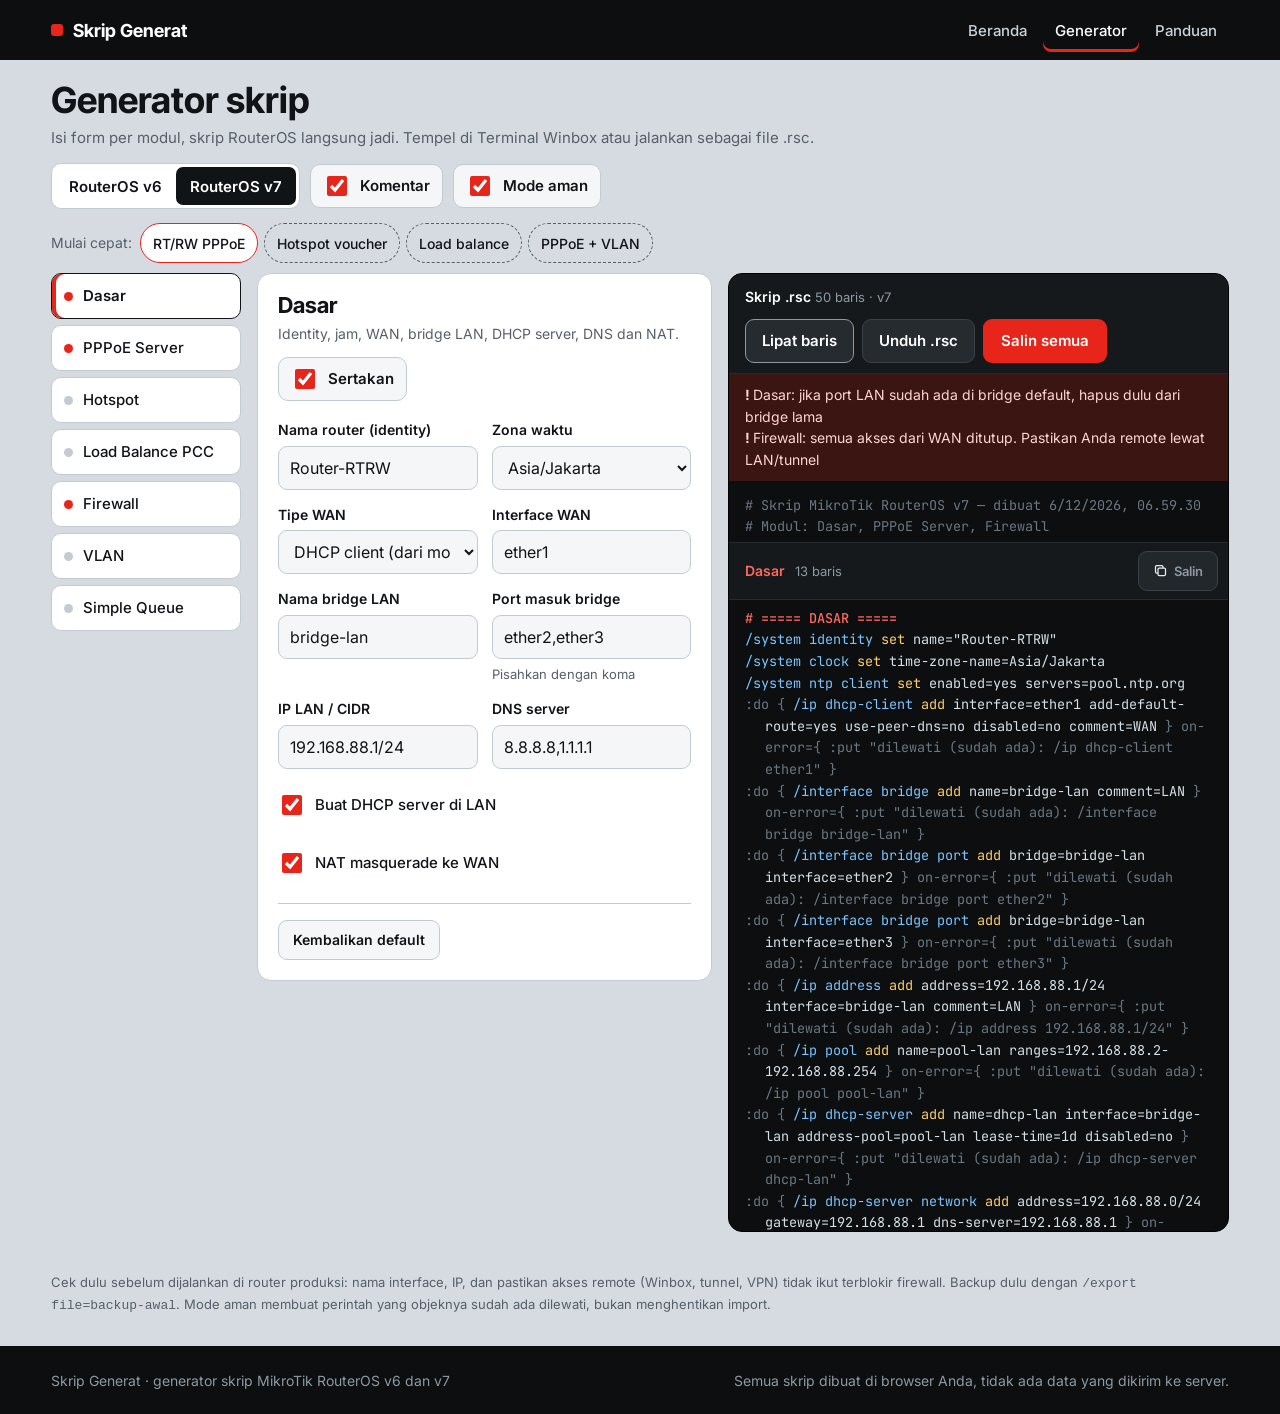
==== generator.html @ 178a588e "Skrip dipecah per modul dengan tombol salin per bagian, opsi lipat baris Co-Authored-By: Claude Opus" ====
<!DOCTYPE html>
<html lang="id">
<head>
<meta charset="utf-8">
<meta name="viewport" content="width=device-width,initial-scale=1">
<title>Generator Skrip MikroTik</title>
<meta name="description" content="Buat skrip RouterOS untuk PPPoE, hotspot, load balance, firewall, VLAN dan queue.">
<link rel="icon" href="data:image/svg+xml,%3Csvg xmlns='http://www.w3.org/2000/svg' viewBox='0 0 16 16'%3E%3Crect width='16' height='16' rx='3' fill='%23e8251a'/%3E%3C/svg%3E">
<link rel="preconnect" href="https://fonts.googleapis.com">
<link href="https://fonts.googleapis.com/css2?family=Inter+Tight:wght@600;700&family=Inter:wght@400;500;600&family=JetBrains+Mono:wght@400;500&display=swap" rel="stylesheet">
<link rel="stylesheet" href="assets/base.css?v=6">
<link rel="stylesheet" href="assets/site.css?v=6">
</head>
<body>
<header class="nav"><div class="in"><a class="brand" href="index.html"><i></i>Skrip Generat</a><nav class="links"><a href="index.html">Beranda</a><a href="generator.html" aria-current="page">Generator</a><a href="panduan.html">Panduan</a></nav></div></header>

<header class="top">
  <div><h1>Generator skrip</h1><p>Isi form per modul, skrip RouterOS langsung jadi. Tempel di Terminal Winbox atau jalankan sebagai file .rsc.</p></div>
  <div class="glob">
    <div class="seg" role="group" aria-label="Versi RouterOS"><button data-ros="6">RouterOS v6</button><button data-ros="7">RouterOS v7</button></div>
    <label class="chk sw"><input type="checkbox" id="cmt"> Komentar</label>
    <label class="chk sw" title="Perintah add dibungkus :do on-error supaya /import tidak berhenti jika objek sudah ada"><input type="checkbox" id="safe"> Mode aman</label>
  </div>
</header>
<div class="presets" id="presets"><span>Mulai cepat:</span><button data-p="pppoe">RT/RW PPPoE</button><button data-p="hotspot">Hotspot voucher</button><button data-p="lb">Load balance</button><button data-p="vlan">PPPoE + VLAN</button></div>
<main>
  <button class="mbar" id="menuBtn" aria-expanded="false" aria-controls="drawer"><svg width="22" height="22" viewBox="0 0 24 24" aria-hidden="true"><path d="M3 6h18M3 12h18M3 18h18" stroke="currentColor" stroke-width="2.2" stroke-linecap="round"/></svg><span>Modul</span><b id="curMod"></b><small id="onCount"></small></button>
  <aside class="drawer" id="drawer" aria-label="Daftar modul">
    <div class="dhead"><b>Pilih modul</b><button class="x" id="closeBtn" aria-label="Tutup menu">&times;</button></div>
    <nav class="tabs" id="tabs" role="tablist" aria-orientation="vertical" aria-label="Modul"></nav>
  </aside>
  <div class="scrim" id="scrim" hidden></div>
  <section class="card" id="form"></section>
  <section class="out" id="hasil" aria-label="Hasil skrip">
    <div class="obar"><div><b>Skrip .rsc</b> <span id="meta"></span></div><div class="acts"><button class="btn2" id="wrap" aria-pressed="true">Lipat baris</button><button class="btn2" id="dl">Unduh .rsc</button><button class="copy" id="copy">Salin semua</button></div></div>
    <ul class="warn" id="warn"></ul>
    <div class="code" id="pre"></div>
  </section>
</main>
<a class="fab" id="fab" href="#hasil" hidden>Lihat skrip&nbsp;·&nbsp;<span id="fabn"></span></a>
<p class="note">Cek dulu sebelum dijalankan di router produksi: nama interface, IP, dan pastikan akses remote (Winbox, tunnel, VPN) tidak ikut terblokir firewall. Backup dulu dengan <code>/export file=backup-awal</code>. Mode aman membuat perintah yang objeknya sudah ada dilewati, bukan menghentikan import.</p>
<footer class="foot"><div class="in"><span>Skrip Generat · generator skrip MikroTik RouterOS v6 dan v7</span><span>Semua skrip dibuat di browser Anda, tidak ada data yang dikirim ke server.</span></div></footer>
<script src="assets/app.js?v=6"></script>
</body>
</html>
---- assets/base.css ----
/* VOICE: alat kerja teknisi, tegas dan rapi
   IDEA: panel kontrol router — modul di kiri, terminal skrip di kanan
   PICTURE: terminal gelap berisi skrip RouterOS yang hidup mengikuti form
   COLOUR and TYPE: panel baja, hitam, putih, merah alarm; Inter Tight + Inter + JetBrains Mono
   LAYOUT: tab modul berjajar, form | terminal sticky; ponsel: tab, form, terminal */
:root{color-scheme:light dark;--bg:light-dark(#d5dbe0,#16191c);--panel:light-dark(#fff,#1f2327);--ink:light-dark(#111417,#eef1f3);--mut:light-dark(#56606a,#9aa5ae);--line:light-dark(#c3cbd2,#2f353b);--red:#e8251a;--term:#0c0e10;--tink:#d6e0e7;--field:light-dark(#f4f6f8,#171a1d)}
:root[data-theme=light]{color-scheme:light}:root[data-theme=dark]{color-scheme:dark}
*{box-sizing:border-box;min-width:0}
body{margin:0;background:var(--bg);color:var(--ink);font:16px/1.55 Inter,system-ui,sans-serif;overflow-x:clip}
h1,h2{font-family:"Inter Tight",Inter,sans-serif;line-height:1.05;margin:0;text-wrap:balance}
h1{font-size:clamp(26px,4vw,36px)}h2{font-size:22px}
.top{padding:22px max(4vw,16px) 14px;display:flex;flex-wrap:wrap;gap:14px 28px;align-items:end;justify-content:space-between;max-width:1400px;margin:auto}
.top p{margin:6px 0 0;color:var(--mut);font-size:15px}
.glob{display:flex;flex-wrap:wrap;gap:10px;align-items:center}
.seg{display:inline-flex;background:var(--panel);border:1px solid var(--line);border-radius:10px;padding:3px}
.seg button{border:0;background:none;color:var(--ink);font:600 15px Inter;padding:0 14px;min-height:38px;border-radius:7px;cursor:pointer}
.seg button[aria-pressed=true]{background:var(--ink);color:var(--panel)}
.drawer{position:sticky;top:12px}.dhead,.mbar,.scrim{display:none}
.tabs{display:flex;flex-direction:column;gap:6px}
.tabs button{display:flex;gap:10px;align-items:center;width:100%;text-align:left;border:1px solid var(--line);background:var(--panel);color:var(--ink);font:500 15px/1.25 Inter;padding:8px 12px;min-height:46px;border-radius:10px;cursor:pointer}
.tabs button:hover{border-color:var(--mut)}
.tabs button[aria-selected=true]{border-color:var(--ink);box-shadow:inset 4px 0 0 var(--red);font-weight:600}
.dot{flex:none;width:9px;height:9px;border-radius:50%;background:var(--line)}.dot.on{background:var(--red)}
main{display:grid;grid-template-columns:190px minmax(0,1fr) minmax(0,1.1fr);gap:16px;padding:0 max(4vw,16px) 40px;max-width:1400px;margin:auto;align-items:start}
.card{background:var(--panel);border:1px solid var(--line);border-radius:14px;padding:20px}
.mhead{display:flex;gap:12px;justify-content:space-between;align-items:start;flex-wrap:wrap}
.mhead p{margin:6px 0 0;color:var(--mut);font-size:14px;max-width:60ch}
.grid{display:grid;grid-template-columns:repeat(2,minmax(0,1fr));gap:14px;margin-top:18px}
.f{display:flex;flex-direction:column;gap:5px}.f.w{grid-column:1/-1}
label,.lab{font-size:14px;font-weight:600}
.hint{font-size:13px;color:var(--mut)}
input[type=text],input[type=number],select,textarea{font:16px Inter;color:var(--ink);background:var(--field);border:1px solid var(--line);border-radius:9px;padding:9px 11px;min-height:44px;width:100%}
textarea{font:14px/1.5 "JetBrains Mono",monospace;min-height:96px;resize:vertical}
input:focus-visible,select:focus-visible,textarea:focus-visible,button:focus-visible{outline:2px solid var(--red);outline-offset:2px}
.chk{display:flex;gap:10px;align-items:center;min-height:44px;cursor:pointer;font-size:15px;font-weight:500}
.chk input{width:20px;height:20px;accent-color:var(--red)}
.sw{font-weight:600;border:1px solid var(--line);border-radius:10px;padding:0 12px;background:var(--field)}
.btn{border:1px solid var(--line);background:var(--field);color:var(--ink);font:600 14px Inter;min-height:40px;padding:0 14px;border-radius:9px;cursor:pointer}
.out{position:sticky;top:12px;background:var(--term);color:var(--tink);border-radius:14px;overflow:hidden;border:1px solid #000}
.obar{display:flex;gap:10px;align-items:center;justify-content:space-between;padding:10px 12px 10px 16px;background:#16191c;border-bottom:1px solid #262b30;flex-wrap:wrap}
.obar b{font:600 14px Inter;color:#fff}.obar span{font-size:13px;color:#8d99a3}
.copy{background:var(--red);color:#fff;border:0;font:600 15px Inter;min-height:44px;padding:0 18px;border-radius:9px;cursor:pointer}
pre{margin:0;padding:16px;font:13.5px/1.6 "JetBrains Mono",monospace;max-height:calc(100vh - 150px);overflow:auto;white-space:pre}
pre .c{color:#6b7782}pre .h{color:#ff6a5f;font-weight:500}pre .p{color:#7cc4ff}pre .v{color:#ffcf6b}
.warn{margin:0;padding:10px 16px;background:#3a1512;color:#ffd5d1;font-size:14px;list-style:none}
.warn:empty{display:none}.warn li::before{content:"! ";font-weight:700}
.presets{display:flex;gap:6px;align-items:center;overflow-x:auto;padding:0 max(4vw,16px) 10px;max-width:1400px;margin:auto}
.presets span{flex:none;font-size:14px;color:var(--mut);margin-right:2px}
.presets button{flex:none;border:1px dashed var(--mut);background:none;color:var(--ink);font:500 14px Inter;min-height:40px;padding:0 12px;border-radius:999px;cursor:pointer}
.presets button[aria-pressed=true]{border-style:solid;border-color:var(--red);background:var(--panel)}
.tools{display:flex;flex-wrap:wrap;gap:8px;margin-top:18px;padding-top:16px;border-top:1px solid var(--line)}
.fab{display:none}
@media(max-width:900px){.fab:not([hidden]){display:flex;position:fixed;right:16px;bottom:calc(16px + env(safe-area-inset-bottom));z-index:5;align-items:center;min-height:48px;padding:0 18px;border-radius:999px;background:var(--red);color:#fff;font:600 15px Inter;text-decoration:none;box-shadow:0 10px 24px -8px #000a}.out{scroll-margin-top:8px}}
.note{font-size:13px;color:var(--mut);padding:0 max(4vw,16px) 30px;max-width:1400px;margin:auto}
@media(max-width:1100px){main{grid-template-columns:170px minmax(0,1fr)}.out{grid-column:1/-1;position:static}pre{max-height:70vh}}
@media(max-width:900px){
main{grid-template-columns:minmax(0,1fr);gap:12px}
.mbar{display:flex;align-items:center;gap:10px;position:sticky;top:8px;z-index:6;width:100%;min-height:52px;padding:0 14px;border:1px solid var(--ink);border-radius:12px;background:var(--ink);color:var(--panel);font:500 15px Inter;cursor:pointer;text-align:left;box-shadow:0 8px 20px -12px #000a}
.mbar span{opacity:.7}.mbar b{font-weight:700;flex:1}.mbar small{font-size:13px;opacity:.75;white-space:nowrap}
.drawer{position:fixed;inset:0 auto 0 0;z-index:30;width:min(290px,84vw);background:var(--bg);padding:14px 12px calc(14px + env(safe-area-inset-bottom));overflow-y:auto;transform:translateX(-105%);transition:transform .25s ease;box-shadow:12px 0 32px -12px #000a;visibility:hidden}
.drawer.open{transform:none;visibility:visible}
.dhead{display:flex;align-items:center;justify-content:space-between;margin:0 2px 12px;font:700 18px "Inter Tight",Inter}
.x{width:44px;height:44px;border:1px solid var(--line);border-radius:10px;background:var(--panel);color:var(--ink);font-size:26px;line-height:1;cursor:pointer}
.tabs button{min-height:50px;font-size:16px}
.scrim:not([hidden]){display:block;position:fixed;inset:0;z-index:25;background:#0008}
}
@media(max-width:600px){main{padding-inline:12px}.presets{padding-inline:12px}}
@media(prefers-reduced-motion:reduce){.drawer{transition:none}}
@media(max-width:600px){.grid{grid-template-columns:minmax(0,1fr)}.card{padding:16px}}
@media(max-width:600px){.top{padding-top:16px}.top p{display:none}.glob .sw{padding:0 10px;font-size:14px}}
#form{scroll-margin-top:72px}
.code{max-height:calc(100vh - 150px);overflow:auto}
.code pre{max-height:none;overflow:visible;padding:8px 16px 16px}
.code pre.info{padding-top:14px;padding-bottom:4px}
.ln{display:block;min-height:1.6em}
.code.wrap pre{white-space:pre-wrap}.code.wrap .ln{padding-left:2.5ch;text-indent:-2.5ch;overflow-wrap:anywhere}
.code:not(.wrap) .blk pre{overflow-x:auto}
.sh{position:sticky;top:0;z-index:1;display:flex;justify-content:space-between;align-items:center;gap:10px;padding:8px 10px 8px 16px;background:#16191c;border-block:1px solid #262b30}
.sh div{display:flex;gap:10px;align-items:baseline;flex-wrap:wrap}
.sh b{color:#ff6a5f;font:600 14px Inter}.sh span{color:#8d99a3;font-size:13px}
.cp{flex:none;display:inline-flex;gap:6px;align-items:center;min-height:40px;padding:0 14px;border-radius:9px;border:1px solid #3a4148;background:#22272c;color:#e6edf2;font:600 14px Inter;cursor:pointer}
.cp:hover{border-color:#5a646d}.cp.ok{background:#1d6b38;border-color:#2e9a55}
#wrap[aria-pressed=true]{border-color:#8d99a3}
@media(max-width:1100px){.code{max-height:75vh}}
.out{overflow:clip}
@media(max-width:900px){.code{max-height:none;overflow:visible}.sh{top:68px}.code:not(.wrap) .blk pre{overflow-x:auto}}
@media(max-width:600px){.obar .acts{width:100%;display:grid;grid-template-columns:1fr 1fr 1.25fr}.obar .acts button{padding:0 8px;font-size:14px}}
---- assets/site.css ----
/* Bagian bersama: navigasi, footer, halaman depan, panduan */
.nav{background:#0c0e10;color:#fff}
.nav .in{max-width:1400px;margin:auto;padding:0 max(4vw,16px);display:flex;align-items:center;justify-content:space-between;gap:12px;min-height:60px;flex-wrap:wrap;padding-block:8px}
.brand{display:flex;align-items:center;gap:10px;color:#fff;text-decoration:none;font:700 18px "Inter Tight",Inter,sans-serif}
.brand i{width:12px;height:12px;border-radius:3px;background:var(--red);display:block}
.links{display:flex;gap:4px;flex-wrap:wrap}
.links a{color:#c9d2d9;text-decoration:none;font:500 15px Inter;padding:0 12px;min-height:44px;display:flex;align-items:center;border-radius:8px}
.links a:hover{color:#fff;background:#1c2024}.links a[aria-current=page]{color:#fff;box-shadow:inset 0 -3px 0 var(--red)}
.acts{display:flex;gap:8px;flex-wrap:wrap}
.btn2{background:#262b30;color:#fff;border:1px solid #3a4148;font:600 15px Inter;min-height:44px;padding:0 16px;border-radius:9px;cursor:pointer}
.foot{background:#0c0e10;color:#8d99a3;font-size:14px}
.foot .in{max-width:1400px;margin:auto;padding:24px max(4vw,16px);display:flex;justify-content:space-between;gap:12px;flex-wrap:wrap}
.foot a{color:#c9d2d9}
.wrap{max-width:1240px;margin:auto}
/* halaman depan */
.hero{background:#0c0e10;color:#eef1f3;padding:clamp(36px,6vw,80px) max(4vw,16px) clamp(40px,6vw,88px)}
.hero .wrap{display:grid;grid-template-columns:minmax(0,1fr) minmax(0,1.15fr);gap:clamp(24px,4vw,56px);align-items:center}
.hero h1{font-size:clamp(34px,5vw,52px);color:#fff}
.hero p{color:#b5c0c8;font-size:17px;max-width:46ch;margin:18px 0 26px}
.cta{display:inline-flex;align-items:center;background:var(--red);color:#fff;text-decoration:none;font:600 16px Inter;min-height:48px;padding:0 22px;border-radius:10px}
.ghost{display:inline-flex;align-items:center;color:#fff;text-decoration:none;font:600 16px Inter;min-height:48px;padding:0 18px;border-radius:10px;border:1px solid #3a4148;margin-left:8px}
.term{background:#15181b;border:1px solid #2a3035;border-radius:14px;overflow:hidden;box-shadow:0 30px 60px -30px #000}
.term .bar{display:flex;gap:7px;padding:12px 14px;border-bottom:1px solid #2a3035}
.term .bar i{width:11px;height:11px;border-radius:50%;background:#3a4148}.term .bar i:first-child{background:var(--red)}
.term pre{max-height:none;font-size:13px;color:#d6e0e7}
.term .k{color:#ff6a5f}.term .c{color:#7f8c96}.term .cur{display:inline-block;width:8px;height:15px;background:#d6e0e7;vertical-align:-2px;animation:blink 1s steps(1) infinite}
@keyframes blink{50%{opacity:0}}
@media(prefers-reduced-motion:reduce){.term .cur{animation:none}}
.sec{padding:clamp(36px,5vw,72px) max(4vw,16px)}
.sec h2{font-size:clamp(26px,3.4vw,36px);margin-bottom:8px}
.lead{color:var(--mut);margin:0 0 26px;max-width:62ch}
.mods{display:grid;grid-template-columns:repeat(auto-fill,minmax(250px,1fr));gap:12px}
.mod{background:var(--panel);border:1px solid var(--line);border-radius:12px;padding:18px}
.mod b{font:600 17px "Inter Tight",Inter;display:block;margin-bottom:6px}
.mod span{color:var(--mut);font-size:15px}
.steps{display:grid;grid-template-columns:repeat(3,minmax(0,1fr));gap:12px;counter-reset:s}
.step{background:var(--panel);border:1px solid var(--line);border-radius:12px;padding:18px;counter-increment:s}
.step::before{content:counter(s);display:grid;place-items:center;width:34px;height:34px;border-radius:50%;background:var(--ink);color:var(--panel);font:700 16px "Inter Tight";margin-bottom:10px}
.step b{display:block;margin-bottom:4px}.step span{color:var(--mut);font-size:15px}
.alt{background:var(--panel);border-block:1px solid var(--line)}
/* panduan */
.doc{max-width:780px;margin:auto;padding:clamp(28px,4vw,56px) max(4vw,16px) 56px}
.doc h1{font-size:clamp(30px,4vw,42px);margin-bottom:10px}
.doc h2{font-size:24px;margin:40px 0 10px}
.doc p,.doc li{font-size:16.5px}
.doc pre{background:#0c0e10;color:#d6e0e7;border-radius:10px;padding:14px 16px;font:13.5px/1.6 "JetBrains Mono",monospace;max-height:none}
.doc code{font:14px "JetBrains Mono",monospace;background:var(--panel);border:1px solid var(--line);border-radius:5px;padding:1px 5px}
.doc pre code{background:none;border:0;padding:0;font:inherit}
.toc{display:flex;gap:6px;overflow-x:auto;padding:4px 0 8px}
.toc a{flex:none;color:var(--ink);background:var(--panel);border:1px solid var(--line);border-radius:999px;padding:0 14px;min-height:40px;display:flex;align-items:center;text-decoration:none;font-size:14px}
.box{background:var(--panel);border:1px solid var(--line);border-left:4px solid var(--red);border-radius:8px;padding:12px 16px;margin:16px 0}
@media(max-width:900px){.hero .wrap{grid-template-columns:minmax(0,1fr)}.steps{grid-template-columns:minmax(0,1fr)}}
@media(min-width:901px){.toc{position:sticky;top:0;background:var(--bg);z-index:2}}
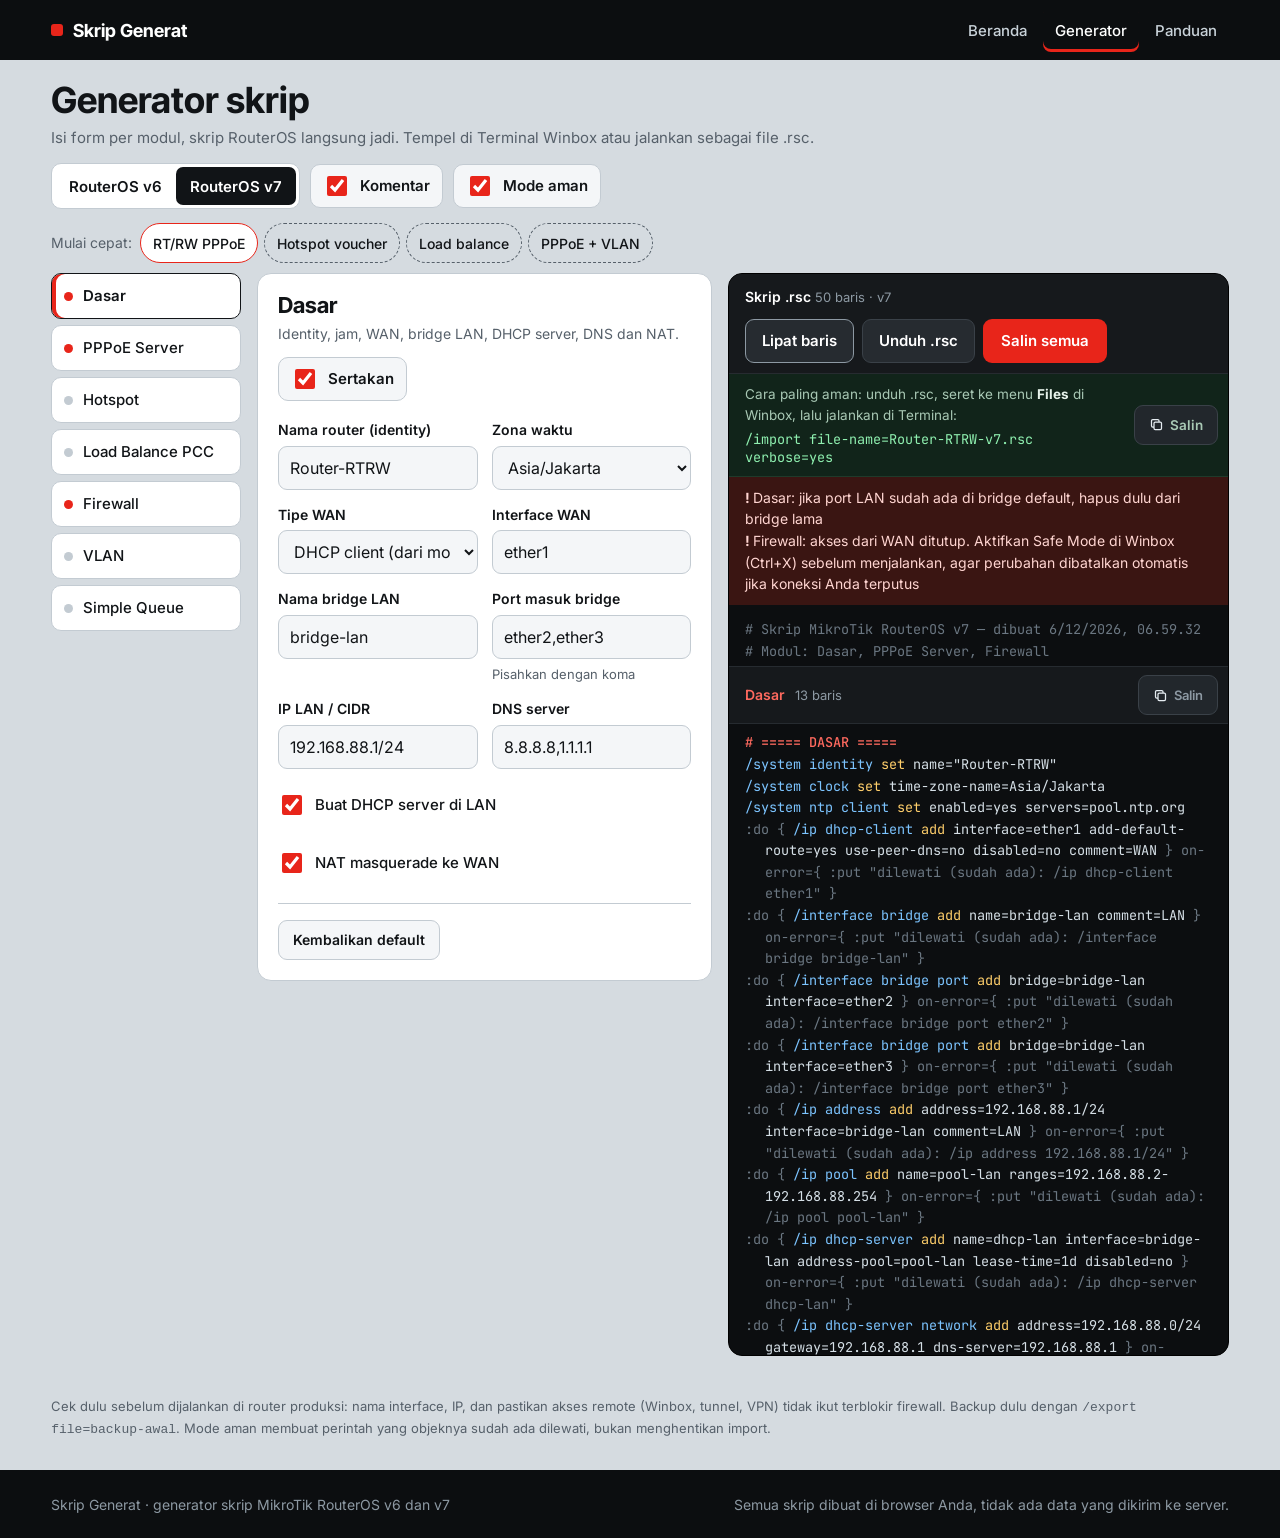
==== commit 3d164a44: "Panduan import .rsc di panel skrip, peringatan skrip panjang, pengingat Safe Mode Co-Authored-By: Cl" ====
--- a/generator.html
+++ b/generator.html
@@ -8,8 +8,8 @@
 <link rel="icon" href="data:image/svg+xml,%3Csvg xmlns='http://www.w3.org/2000/svg' viewBox='0 0 16 16'%3E%3Crect width='16' height='16' rx='3' fill='%23e8251a'/%3E%3C/svg%3E">
 <link rel="preconnect" href="https://fonts.googleapis.com">
 <link href="https://fonts.googleapis.com/css2?family=Inter+Tight:wght@600;700&family=Inter:wght@400;500;600&family=JetBrains+Mono:wght@400;500&display=swap" rel="stylesheet">
-<link rel="stylesheet" href="assets/base.css?v=6">
-<link rel="stylesheet" href="assets/site.css?v=6">
+<link rel="stylesheet" href="assets/base.css?v=7">
+<link rel="stylesheet" href="assets/site.css?v=7">
 </head>
 <body>
 <header class="nav"><div class="in"><a class="brand" href="index.html"><i></i>Skrip Generat</a><nav class="links"><a href="index.html">Beranda</a><a href="generator.html" aria-current="page">Generator</a><a href="panduan.html">Panduan</a></nav></div></header>
@@ -33,6 +33,7 @@
   <section class="card" id="form"></section>
   <section class="out" id="hasil" aria-label="Hasil skrip">
     <div class="obar"><div><b>Skrip .rsc</b> <span id="meta"></span></div><div class="acts"><button class="btn2" id="wrap" aria-pressed="true">Lipat baris</button><button class="btn2" id="dl">Unduh .rsc</button><button class="copy" id="copy">Salin semua</button></div></div>
+    <div class="imp"><div><span>Cara paling aman: unduh .rsc, seret ke menu <b>Files</b> di Winbox, lalu jalankan di Terminal:</span><code id="impcmd"></code></div><button class="cp" id="impcp" aria-label="Salin perintah import"><svg width="15" height="15" viewBox="0 0 24 24" aria-hidden="true"><rect x="8" y="8" width="12" height="12" rx="2" fill="none" stroke="currentColor" stroke-width="2"/><path d="M16 8V6a2 2 0 0 0-2-2H6a2 2 0 0 0-2 2v8a2 2 0 0 0 2 2h2" fill="none" stroke="currentColor" stroke-width="2"/></svg><span>Salin</span></button></div>
     <ul class="warn" id="warn"></ul>
     <div class="code" id="pre"></div>
   </section>
@@ -40,6 +41,6 @@
 <a class="fab" id="fab" href="#hasil" hidden>Lihat skrip&nbsp;·&nbsp;<span id="fabn"></span></a>
 <p class="note">Cek dulu sebelum dijalankan di router produksi: nama interface, IP, dan pastikan akses remote (Winbox, tunnel, VPN) tidak ikut terblokir firewall. Backup dulu dengan <code>/export file=backup-awal</code>. Mode aman membuat perintah yang objeknya sudah ada dilewati, bukan menghentikan import.</p>
 <footer class="foot"><div class="in"><span>Skrip Generat · generator skrip MikroTik RouterOS v6 dan v7</span><span>Semua skrip dibuat di browser Anda, tidak ada data yang dikirim ke server.</span></div></footer>
-<script src="assets/app.js?v=6"></script>
+<script src="assets/app.js?v=7"></script>
 </body>
 </html>
--- a/assets/base.css
+++ b/assets/base.css
@@ -85,3 +85,6 @@
 .out{overflow:clip}
 @media(max-width:900px){.code{max-height:none;overflow:visible}.sh{top:68px}.code:not(.wrap) .blk pre{overflow-x:auto}}
 @media(max-width:600px){.obar .acts{width:100%;display:grid;grid-template-columns:1fr 1fr 1.25fr}.obar .acts button{padding:0 8px;font-size:14px}}
+.imp{display:flex;gap:12px;align-items:center;justify-content:space-between;padding:10px 10px 10px 16px;background:#11241a;border-bottom:1px solid #1f3a2a}
+.imp span{display:block;font-size:13.5px;color:#a9c9b5}.imp b{color:#e6f2ea}
+.imp code{display:block;margin-top:4px;font:13.5px "JetBrains Mono",monospace;color:#8ff0b0;overflow-wrap:anywhere}
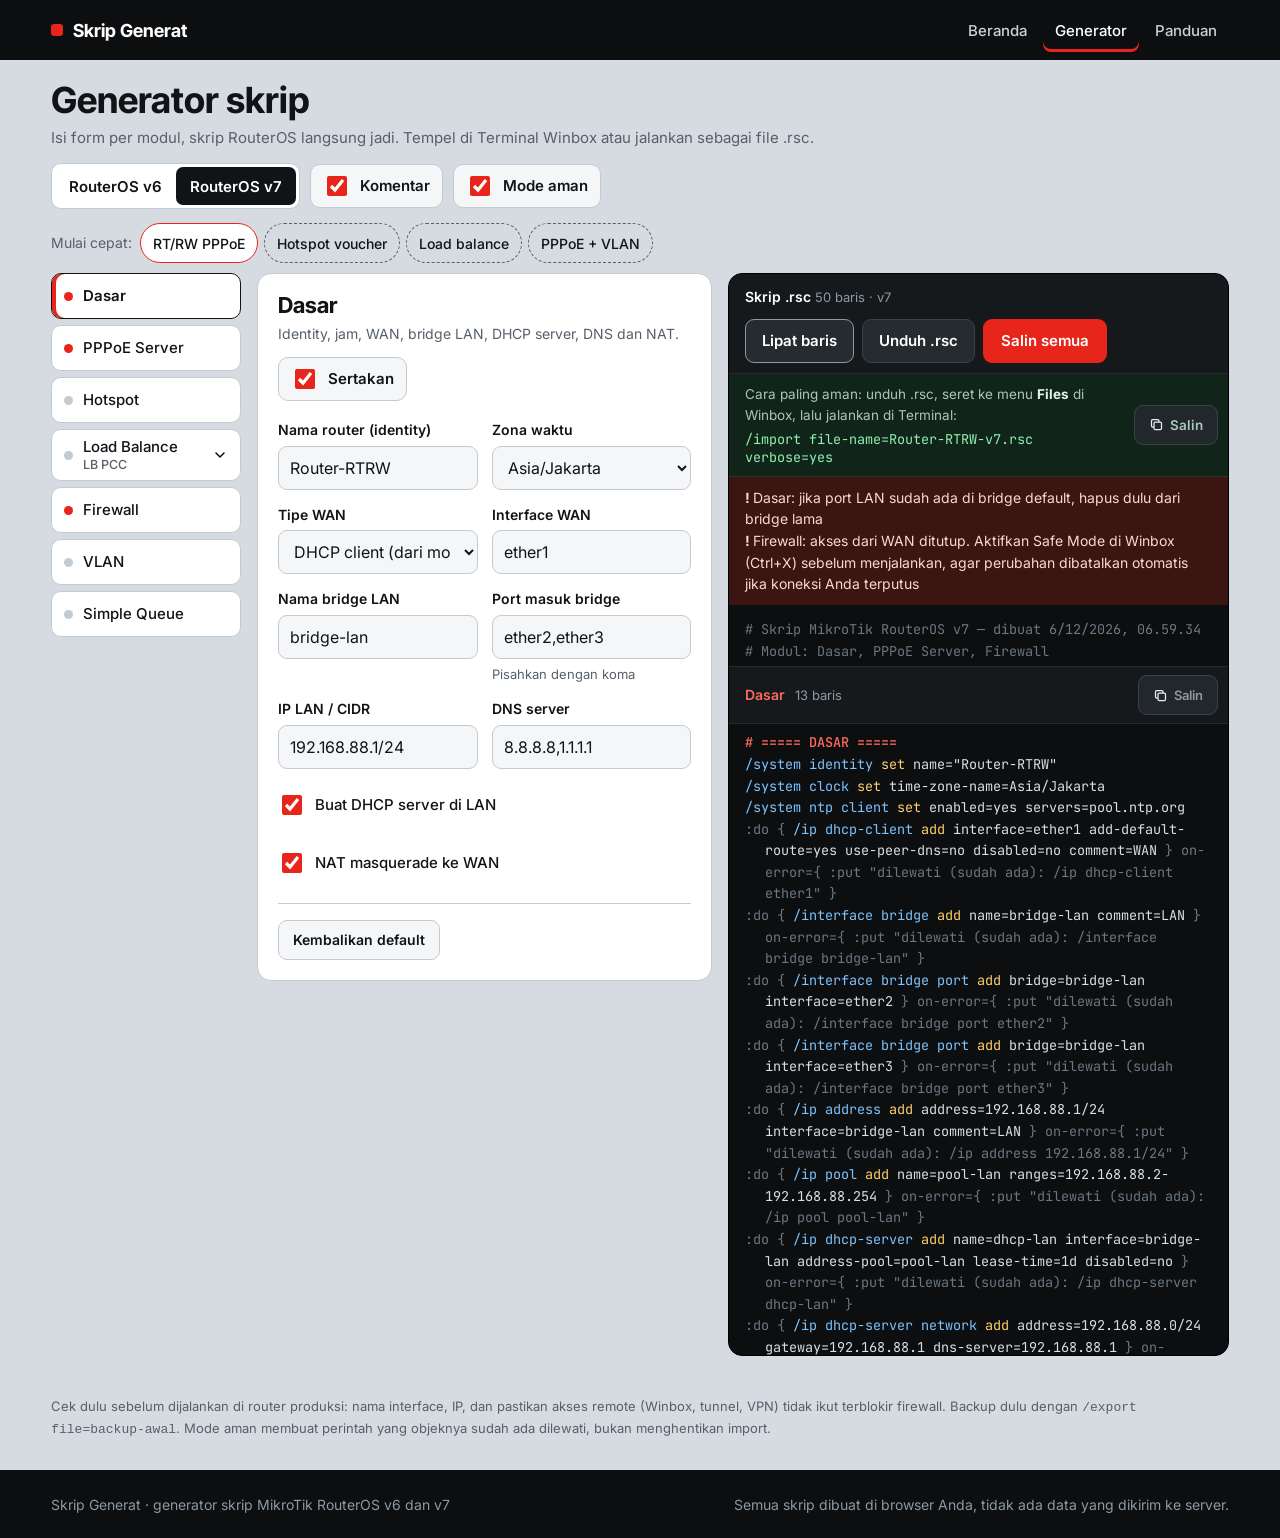
==== commit 6db086c1: "Load Balance: pilihan metode PCC, NTH, ECMP dengan submenu di daftar modul Co-Authored-By: Claude Op" ====
--- a/generator.html
+++ b/generator.html
@@ -8,8 +8,8 @@
 <link rel="icon" href="data:image/svg+xml,%3Csvg xmlns='http://www.w3.org/2000/svg' viewBox='0 0 16 16'%3E%3Crect width='16' height='16' rx='3' fill='%23e8251a'/%3E%3C/svg%3E">
 <link rel="preconnect" href="https://fonts.googleapis.com">
 <link href="https://fonts.googleapis.com/css2?family=Inter+Tight:wght@600;700&family=Inter:wght@400;500;600&family=JetBrains+Mono:wght@400;500&display=swap" rel="stylesheet">
-<link rel="stylesheet" href="assets/base.css?v=7">
-<link rel="stylesheet" href="assets/site.css?v=7">
+<link rel="stylesheet" href="assets/base.css?v=8">
+<link rel="stylesheet" href="assets/site.css?v=8">
 </head>
 <body>
 <header class="nav"><div class="in"><a class="brand" href="index.html"><i></i>Skrip Generat</a><nav class="links"><a href="index.html">Beranda</a><a href="generator.html" aria-current="page">Generator</a><a href="panduan.html">Panduan</a></nav></div></header>
@@ -41,6 +41,6 @@
 <a class="fab" id="fab" href="#hasil" hidden>Lihat skrip&nbsp;·&nbsp;<span id="fabn"></span></a>
 <p class="note">Cek dulu sebelum dijalankan di router produksi: nama interface, IP, dan pastikan akses remote (Winbox, tunnel, VPN) tidak ikut terblokir firewall. Backup dulu dengan <code>/export file=backup-awal</code>. Mode aman membuat perintah yang objeknya sudah ada dilewati, bukan menghentikan import.</p>
 <footer class="foot"><div class="in"><span>Skrip Generat · generator skrip MikroTik RouterOS v6 dan v7</span><span>Semua skrip dibuat di browser Anda, tidak ada data yang dikirim ke server.</span></div></footer>
-<script src="assets/app.js?v=7"></script>
+<script src="assets/app.js?v=8"></script>
 </body>
 </html>
--- a/assets/base.css
+++ b/assets/base.css
@@ -88,3 +88,10 @@
 .imp{display:flex;gap:12px;align-items:center;justify-content:space-between;padding:10px 10px 10px 16px;background:#11241a;border-bottom:1px solid #1f3a2a}
 .imp span{display:block;font-size:13.5px;color:#a9c9b5}.imp b{color:#e6f2ea}
 .imp code{display:block;margin-top:4px;font:13.5px "JetBrains Mono",monospace;color:#8ff0b0;overflow-wrap:anywhere}
+.tabs .tn{flex:1;display:flex;flex-direction:column}
+.tabs .tn small{font-size:12.5px;font-weight:500;color:var(--mut)}
+.chev{flex:none;transition:transform .2s}.tabs [aria-expanded=true] .chev{transform:rotate(180deg)}
+.sub{display:flex;flex-direction:column;gap:5px;margin:-2px 0 4px 20px;padding-left:12px;border-left:2px solid var(--line)}
+.sub[hidden]{display:none}
+.sub button{text-align:left;border:1px solid var(--line);background:var(--field);color:var(--ink);font:500 15px Inter;min-height:44px;padding:0 12px;border-radius:9px;cursor:pointer}
+.sub button[aria-pressed=true]{border-color:var(--red);background:var(--panel);font-weight:600;box-shadow:inset 3px 0 0 var(--red)}
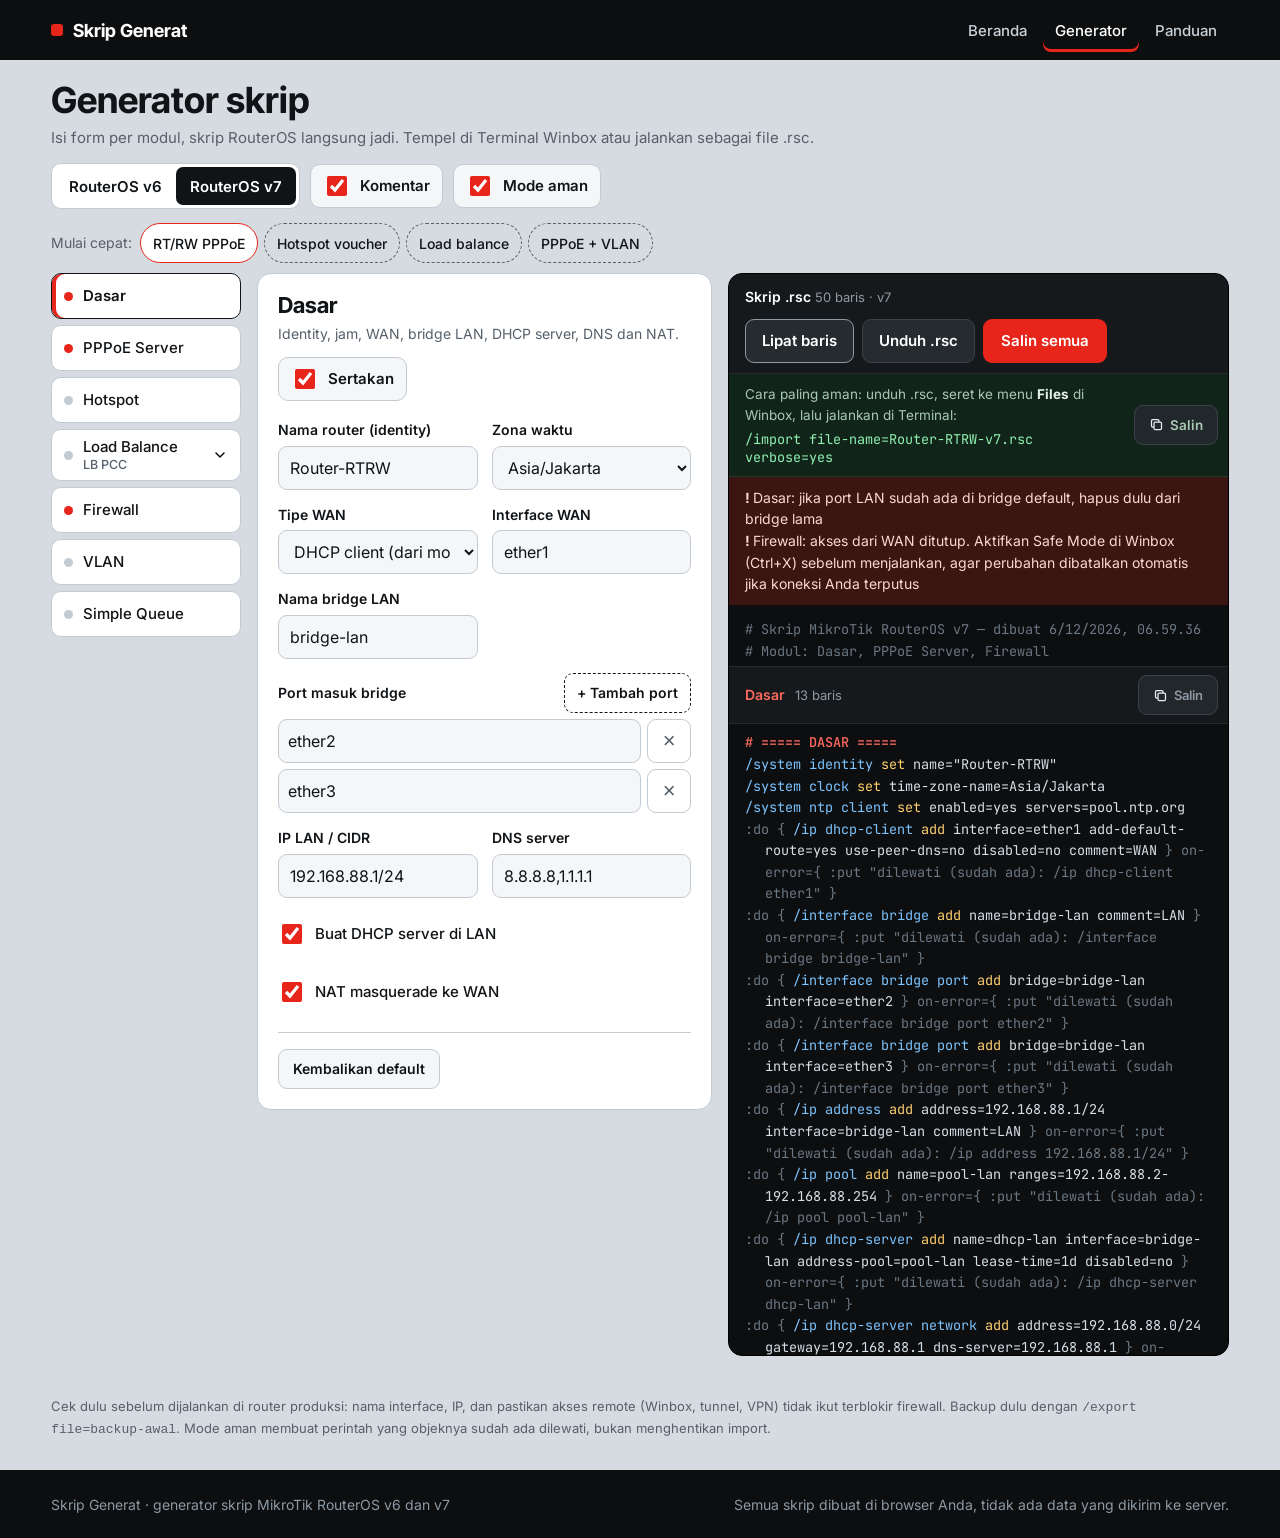
==== commit 3e44dcc2: "Isian per baris dengan tombol tambah/hapus: WAN, subnet lokal, paket, VLAN, queue, port Co-Authored-" ====
--- a/generator.html
+++ b/generator.html
@@ -8,8 +8,8 @@
 <link rel="icon" href="data:image/svg+xml,%3Csvg xmlns='http://www.w3.org/2000/svg' viewBox='0 0 16 16'%3E%3Crect width='16' height='16' rx='3' fill='%23e8251a'/%3E%3C/svg%3E">
 <link rel="preconnect" href="https://fonts.googleapis.com">
 <link href="https://fonts.googleapis.com/css2?family=Inter+Tight:wght@600;700&family=Inter:wght@400;500;600&family=JetBrains+Mono:wght@400;500&display=swap" rel="stylesheet">
-<link rel="stylesheet" href="assets/base.css?v=8">
-<link rel="stylesheet" href="assets/site.css?v=8">
+<link rel="stylesheet" href="assets/base.css?v=9">
+<link rel="stylesheet" href="assets/site.css?v=9">
 </head>
 <body>
 <header class="nav"><div class="in"><a class="brand" href="index.html"><i></i>Skrip Generat</a><nav class="links"><a href="index.html">Beranda</a><a href="generator.html" aria-current="page">Generator</a><a href="panduan.html">Panduan</a></nav></div></header>
@@ -41,6 +41,6 @@
 <a class="fab" id="fab" href="#hasil" hidden>Lihat skrip&nbsp;·&nbsp;<span id="fabn"></span></a>
 <p class="note">Cek dulu sebelum dijalankan di router produksi: nama interface, IP, dan pastikan akses remote (Winbox, tunnel, VPN) tidak ikut terblokir firewall. Backup dulu dengan <code>/export file=backup-awal</code>. Mode aman membuat perintah yang objeknya sudah ada dilewati, bukan menghentikan import.</p>
 <footer class="foot"><div class="in"><span>Skrip Generat · generator skrip MikroTik RouterOS v6 dan v7</span><span>Semua skrip dibuat di browser Anda, tidak ada data yang dikirim ke server.</span></div></footer>
-<script src="assets/app.js?v=8"></script>
+<script src="assets/app.js?v=9"></script>
 </body>
 </html>
--- a/assets/base.css
+++ b/assets/base.css
@@ -95,3 +95,14 @@
 .sub[hidden]{display:none}
 .sub button{text-align:left;border:1px solid var(--line);background:var(--field);color:var(--ink);font:500 15px Inter;min-height:44px;padding:0 12px;border-radius:9px;cursor:pointer}
 .sub button[aria-pressed=true]{border-color:var(--red);background:var(--panel);font-weight:600;box-shadow:inset 3px 0 0 var(--red)}
+.lh{display:flex;align-items:center;justify-content:space-between;gap:10px;flex-wrap:wrap}
+.lab{font-size:14px;font-weight:600}
+.addb{border:1px dashed var(--ink);background:none;color:var(--ink);font:600 14px Inter;min-height:40px;padding:0 12px;border-radius:9px;cursor:pointer}
+.addb:hover{background:var(--field);border-style:solid}
+.rhead,.rrow{display:grid;gap:6px;align-items:center}
+.rhead span{font-size:12.5px;color:var(--mut);font-weight:500}
+.rrow input,.lrow input{padding:9px 9px}
+.lrow{display:grid;grid-template-columns:minmax(0,1fr) 44px;gap:6px}
+.del{width:44px;height:44px;border:1px solid var(--line);background:var(--panel);color:var(--mut);font-size:22px;line-height:1;border-radius:9px;cursor:pointer}
+.del:hover{color:var(--red);border-color:var(--red)}
+.rf,.lf{gap:6px}
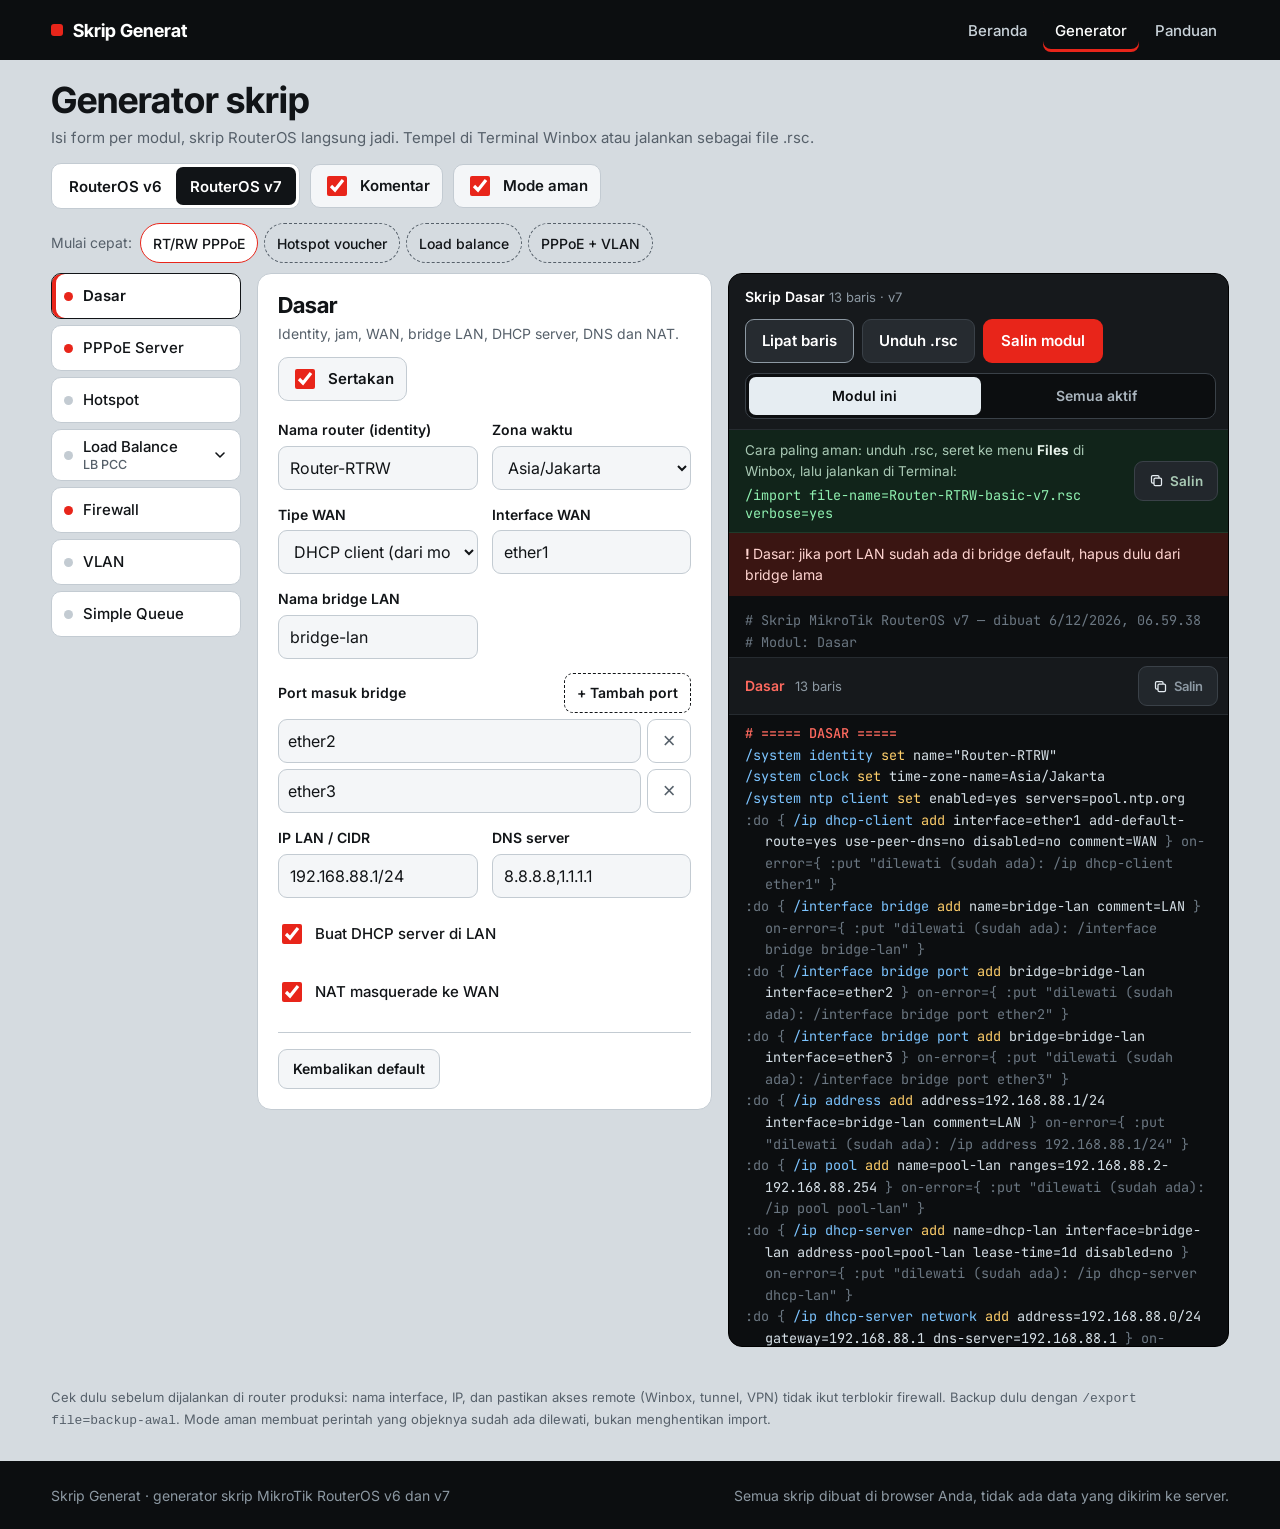
==== commit 51140ad8: "Panel skrip hanya menampilkan modul yang dipilih, dengan pilihan Semua aktif Co-Authored-By: Claude " ====
--- a/generator.html
+++ b/generator.html
@@ -8,8 +8,8 @@
 <link rel="icon" href="data:image/svg+xml,%3Csvg xmlns='http://www.w3.org/2000/svg' viewBox='0 0 16 16'%3E%3Crect width='16' height='16' rx='3' fill='%23e8251a'/%3E%3C/svg%3E">
 <link rel="preconnect" href="https://fonts.googleapis.com">
 <link href="https://fonts.googleapis.com/css2?family=Inter+Tight:wght@600;700&family=Inter:wght@400;500;600&family=JetBrains+Mono:wght@400;500&display=swap" rel="stylesheet">
-<link rel="stylesheet" href="assets/base.css?v=9">
-<link rel="stylesheet" href="assets/site.css?v=9">
+<link rel="stylesheet" href="assets/base.css?v=10">
+<link rel="stylesheet" href="assets/site.css?v=10">
 </head>
 <body>
 <header class="nav"><div class="in"><a class="brand" href="index.html"><i></i>Skrip Generat</a><nav class="links"><a href="index.html">Beranda</a><a href="generator.html" aria-current="page">Generator</a><a href="panduan.html">Panduan</a></nav></div></header>
@@ -32,7 +32,7 @@
   <div class="scrim" id="scrim" hidden></div>
   <section class="card" id="form"></section>
   <section class="out" id="hasil" aria-label="Hasil skrip">
-    <div class="obar"><div><b>Skrip .rsc</b> <span id="meta"></span></div><div class="acts"><button class="btn2" id="wrap" aria-pressed="true">Lipat baris</button><button class="btn2" id="dl">Unduh .rsc</button><button class="copy" id="copy">Salin semua</button></div></div>
+    <div class="obar"><div><b id="otitle">Skrip</b> <span id="meta"></span></div><div class="vseg" id="vseg" role="group" aria-label="Tampilan skrip"><button data-v="mod">Modul ini</button><button data-v="all">Semua aktif</button></div><div class="acts"><button class="btn2" id="wrap" aria-pressed="true">Lipat baris</button><button class="btn2" id="dl">Unduh .rsc</button><button class="copy" id="copy">Salin semua</button></div></div>
     <div class="imp"><div><span>Cara paling aman: unduh .rsc, seret ke menu <b>Files</b> di Winbox, lalu jalankan di Terminal:</span><code id="impcmd"></code></div><button class="cp" id="impcp" aria-label="Salin perintah import"><svg width="15" height="15" viewBox="0 0 24 24" aria-hidden="true"><rect x="8" y="8" width="12" height="12" rx="2" fill="none" stroke="currentColor" stroke-width="2"/><path d="M16 8V6a2 2 0 0 0-2-2H6a2 2 0 0 0-2 2v8a2 2 0 0 0 2 2h2" fill="none" stroke="currentColor" stroke-width="2"/></svg><span>Salin</span></button></div>
     <ul class="warn" id="warn"></ul>
     <div class="code" id="pre"></div>
@@ -41,6 +41,6 @@
 <a class="fab" id="fab" href="#hasil" hidden>Lihat skrip&nbsp;·&nbsp;<span id="fabn"></span></a>
 <p class="note">Cek dulu sebelum dijalankan di router produksi: nama interface, IP, dan pastikan akses remote (Winbox, tunnel, VPN) tidak ikut terblokir firewall. Backup dulu dengan <code>/export file=backup-awal</code>. Mode aman membuat perintah yang objeknya sudah ada dilewati, bukan menghentikan import.</p>
 <footer class="foot"><div class="in"><span>Skrip Generat · generator skrip MikroTik RouterOS v6 dan v7</span><span>Semua skrip dibuat di browser Anda, tidak ada data yang dikirim ke server.</span></div></footer>
-<script src="assets/app.js?v=9"></script>
+<script src="assets/app.js?v=10"></script>
 </body>
 </html>
--- a/assets/base.css
+++ b/assets/base.css
@@ -106,3 +106,7 @@
 .del{width:44px;height:44px;border:1px solid var(--line);background:var(--panel);color:var(--mut);font-size:22px;line-height:1;border-radius:9px;cursor:pointer}
 .del:hover{color:var(--red);border-color:var(--red)}
 .rf,.lf{gap:6px}
+.vseg{display:inline-flex;background:#0c0e10;border:1px solid #3a4148;border-radius:10px;padding:3px;order:3;width:100%}
+.vseg button{flex:1;border:0;background:none;color:#aab5be;font:600 14px Inter;min-height:38px;padding:0 12px;border-radius:7px;cursor:pointer}
+.vseg button[aria-pressed=true]{background:#e6edf2;color:#0c0e10}
+.obar{row-gap:10px}
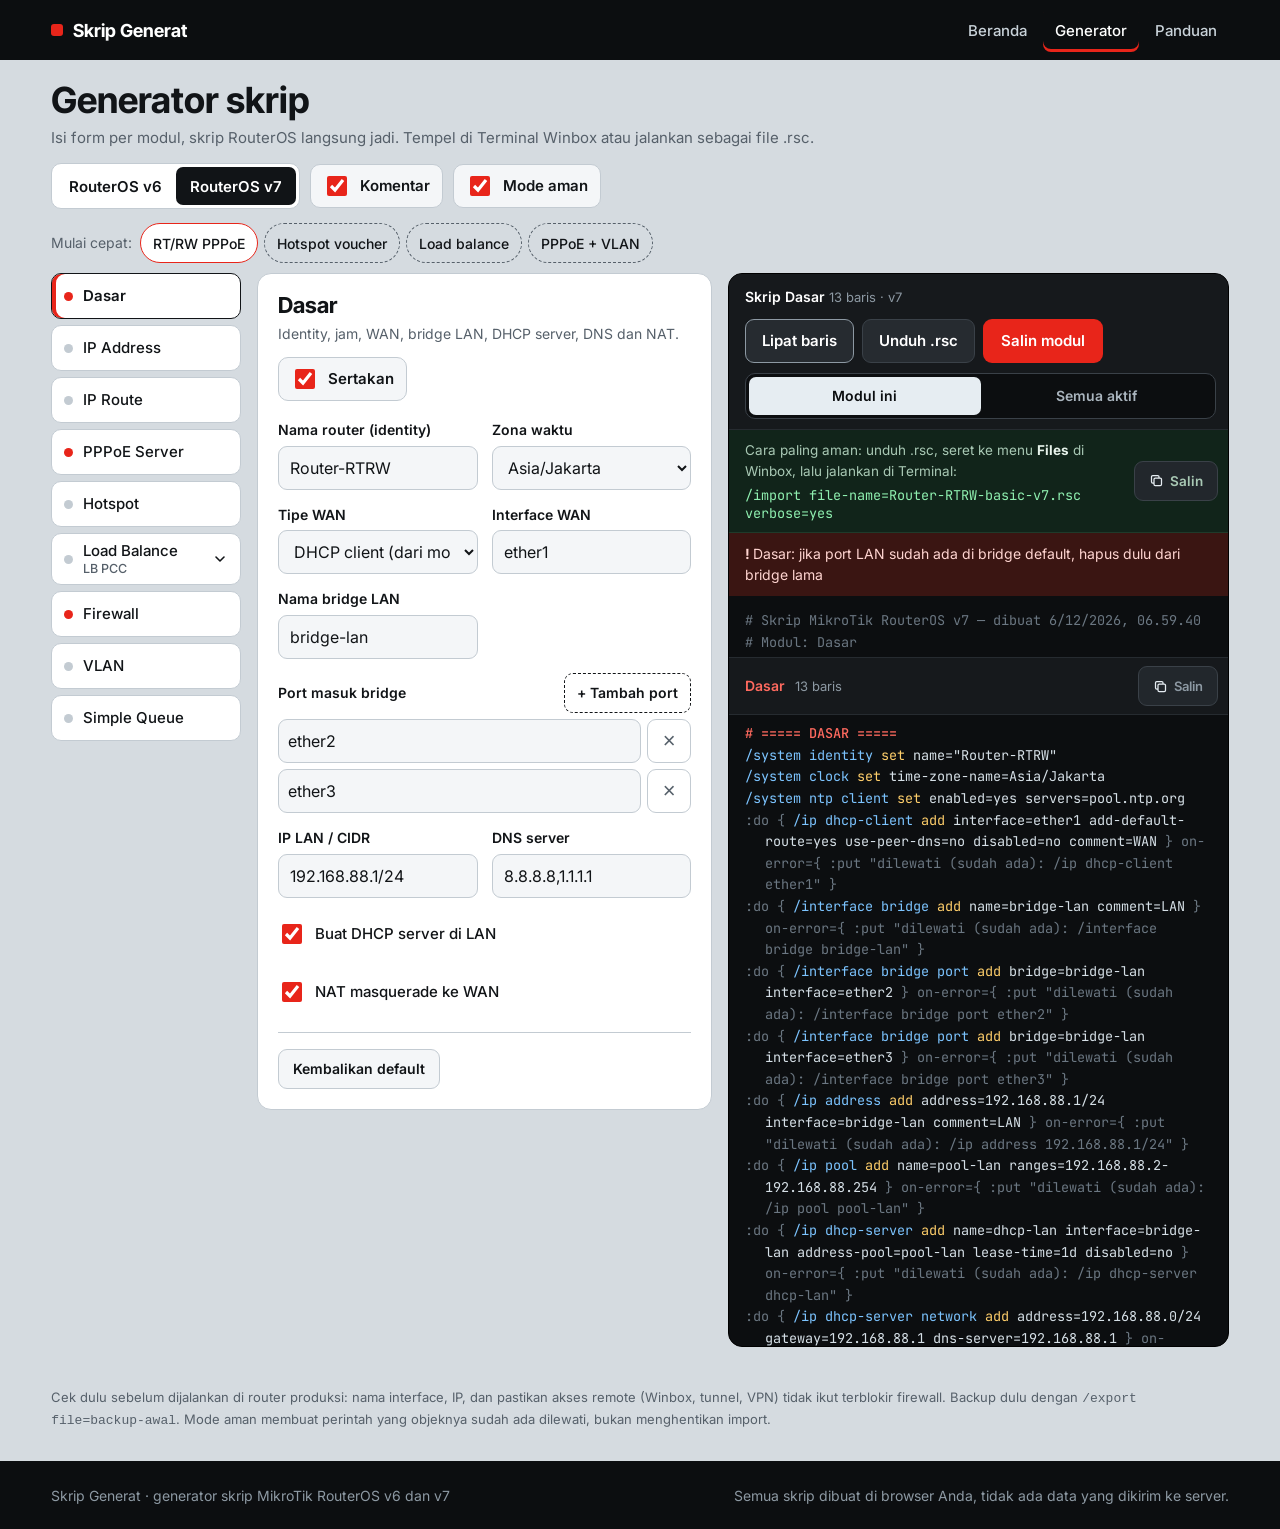
==== commit 47ba7a38: "Modul baru IP Address dan IP Route, pilihan interface di isian Co-Authored-By: Claude Opus 5.5 <nore" ====
--- a/generator.html
+++ b/generator.html
@@ -8,8 +8,8 @@
 <link rel="icon" href="data:image/svg+xml,%3Csvg xmlns='http://www.w3.org/2000/svg' viewBox='0 0 16 16'%3E%3Crect width='16' height='16' rx='3' fill='%23e8251a'/%3E%3C/svg%3E">
 <link rel="preconnect" href="https://fonts.googleapis.com">
 <link href="https://fonts.googleapis.com/css2?family=Inter+Tight:wght@600;700&family=Inter:wght@400;500;600&family=JetBrains+Mono:wght@400;500&display=swap" rel="stylesheet">
-<link rel="stylesheet" href="assets/base.css?v=10">
-<link rel="stylesheet" href="assets/site.css?v=10">
+<link rel="stylesheet" href="assets/base.css?v=11">
+<link rel="stylesheet" href="assets/site.css?v=11">
 </head>
 <body>
 <header class="nav"><div class="in"><a class="brand" href="index.html"><i></i>Skrip Generat</a><nav class="links"><a href="index.html">Beranda</a><a href="generator.html" aria-current="page">Generator</a><a href="panduan.html">Panduan</a></nav></div></header>
@@ -41,6 +41,6 @@
 <a class="fab" id="fab" href="#hasil" hidden>Lihat skrip&nbsp;·&nbsp;<span id="fabn"></span></a>
 <p class="note">Cek dulu sebelum dijalankan di router produksi: nama interface, IP, dan pastikan akses remote (Winbox, tunnel, VPN) tidak ikut terblokir firewall. Backup dulu dengan <code>/export file=backup-awal</code>. Mode aman membuat perintah yang objeknya sudah ada dilewati, bukan menghentikan import.</p>
 <footer class="foot"><div class="in"><span>Skrip Generat · generator skrip MikroTik RouterOS v6 dan v7</span><span>Semua skrip dibuat di browser Anda, tidak ada data yang dikirim ke server.</span></div></footer>
-<script src="assets/app.js?v=10"></script>
+<script src="assets/app.js?v=11"></script>
 </body>
 </html>
--- a/assets/base.css
+++ b/assets/base.css
@@ -110,3 +110,12 @@
 .vseg button{flex:1;border:0;background:none;color:#aab5be;font:600 14px Inter;min-height:38px;padding:0 12px;border-radius:7px;cursor:pointer}
 .vseg button[aria-pressed=true]{background:#e6edf2;color:#0c0e10}
 .obar{row-gap:10px}
+.cf{gap:10px}
+.card2{border:1px solid var(--line);border-radius:12px;padding:10px 12px 12px;background:var(--field)}
+.ch{display:flex;align-items:center;justify-content:space-between;margin-bottom:6px}
+.ch b{font:600 15px "Inter Tight",Inter}
+.ch .del{width:40px;height:40px}
+.cg{display:grid;grid-template-columns:repeat(2,minmax(0,1fr));gap:10px}
+.cfld{display:flex;flex-direction:column;gap:4px}.cfld.w{grid-column:1/-1}
+.cfld label{font-size:13px;font-weight:600;color:var(--mut)}
+.cfld input,.cfld select{background:var(--panel);padding:9px 10px}
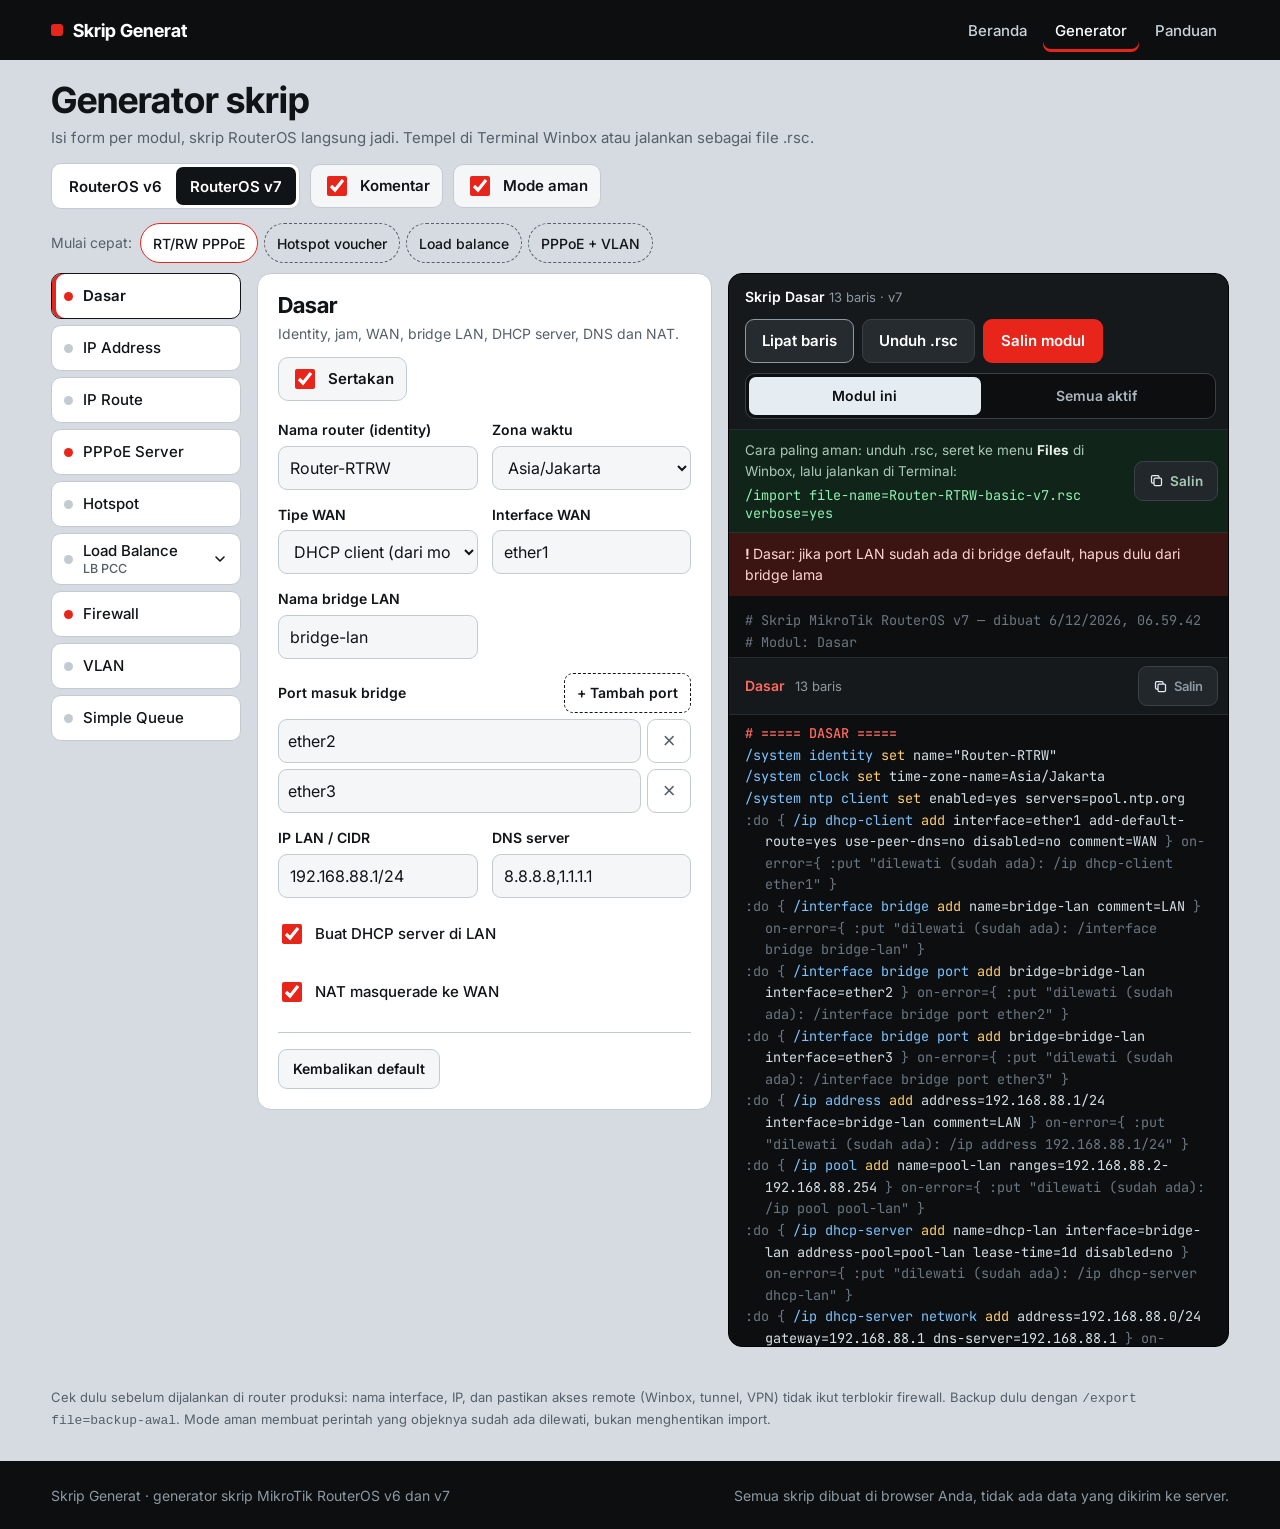
==== commit 2ecdf140: "Label Routing mark (v6) / Routing table (v7) mengikuti versi Co-Authored-By: Claude Opus 5.5 <norepl" ====
--- a/generator.html
+++ b/generator.html
@@ -8,8 +8,8 @@
 <link rel="icon" href="data:image/svg+xml,%3Csvg xmlns='http://www.w3.org/2000/svg' viewBox='0 0 16 16'%3E%3Crect width='16' height='16' rx='3' fill='%23e8251a'/%3E%3C/svg%3E">
 <link rel="preconnect" href="https://fonts.googleapis.com">
 <link href="https://fonts.googleapis.com/css2?family=Inter+Tight:wght@600;700&family=Inter:wght@400;500;600&family=JetBrains+Mono:wght@400;500&display=swap" rel="stylesheet">
-<link rel="stylesheet" href="assets/base.css?v=11">
-<link rel="stylesheet" href="assets/site.css?v=11">
+<link rel="stylesheet" href="assets/base.css?v=12">
+<link rel="stylesheet" href="assets/site.css?v=12">
 </head>
 <body>
 <header class="nav"><div class="in"><a class="brand" href="index.html"><i></i>Skrip Generat</a><nav class="links"><a href="index.html">Beranda</a><a href="generator.html" aria-current="page">Generator</a><a href="panduan.html">Panduan</a></nav></div></header>
@@ -41,6 +41,6 @@
 <a class="fab" id="fab" href="#hasil" hidden>Lihat skrip&nbsp;·&nbsp;<span id="fabn"></span></a>
 <p class="note">Cek dulu sebelum dijalankan di router produksi: nama interface, IP, dan pastikan akses remote (Winbox, tunnel, VPN) tidak ikut terblokir firewall. Backup dulu dengan <code>/export file=backup-awal</code>. Mode aman membuat perintah yang objeknya sudah ada dilewati, bukan menghentikan import.</p>
 <footer class="foot"><div class="in"><span>Skrip Generat · generator skrip MikroTik RouterOS v6 dan v7</span><span>Semua skrip dibuat di browser Anda, tidak ada data yang dikirim ke server.</span></div></footer>
-<script src="assets/app.js?v=11"></script>
+<script src="assets/app.js?v=12"></script>
 </body>
 </html>
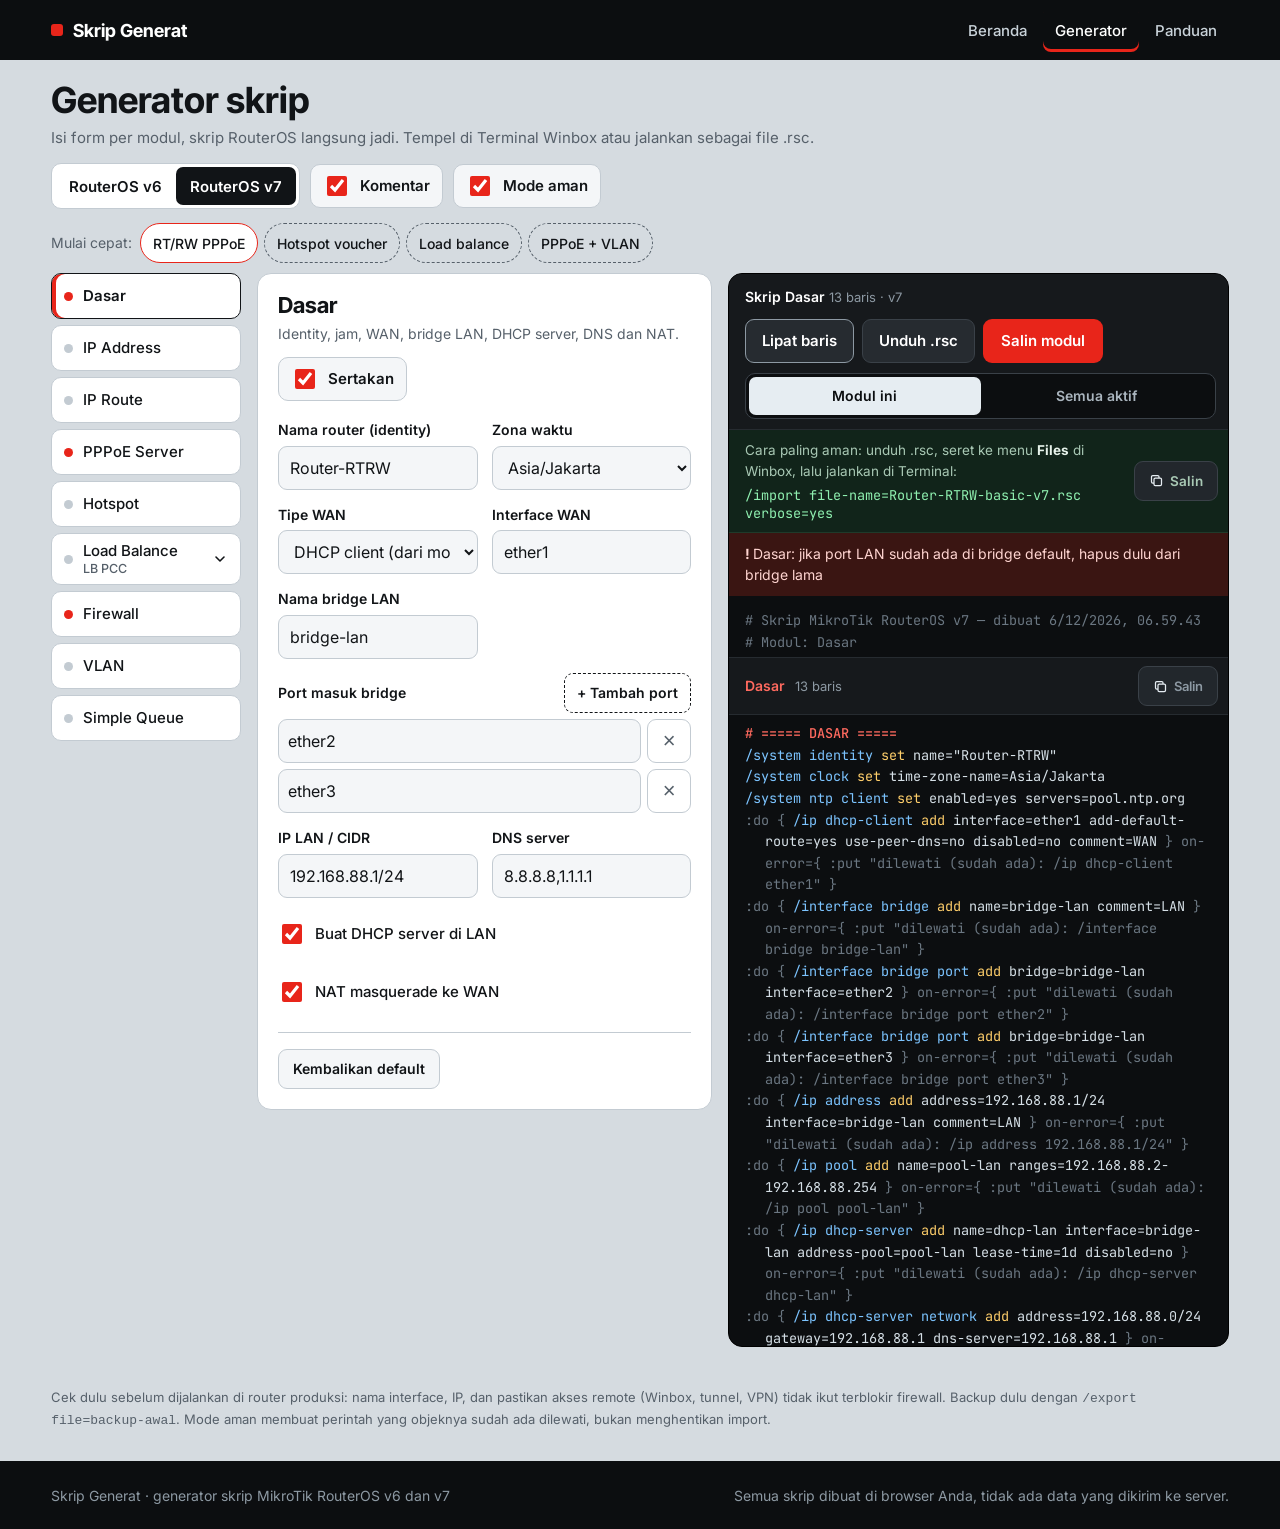
==== commit d337ceb3: "Simple Queue: kartu per queue dengan pilihan Parent, limit-at, priority; urutan parent otomatis Co-A" ====
--- a/generator.html
+++ b/generator.html
@@ -8,8 +8,8 @@
 <link rel="icon" href="data:image/svg+xml,%3Csvg xmlns='http://www.w3.org/2000/svg' viewBox='0 0 16 16'%3E%3Crect width='16' height='16' rx='3' fill='%23e8251a'/%3E%3C/svg%3E">
 <link rel="preconnect" href="https://fonts.googleapis.com">
 <link href="https://fonts.googleapis.com/css2?family=Inter+Tight:wght@600;700&family=Inter:wght@400;500;600&family=JetBrains+Mono:wght@400;500&display=swap" rel="stylesheet">
-<link rel="stylesheet" href="assets/base.css?v=12">
-<link rel="stylesheet" href="assets/site.css?v=12">
+<link rel="stylesheet" href="assets/base.css?v=13">
+<link rel="stylesheet" href="assets/site.css?v=13">
 </head>
 <body>
 <header class="nav"><div class="in"><a class="brand" href="index.html"><i></i>Skrip Generat</a><nav class="links"><a href="index.html">Beranda</a><a href="generator.html" aria-current="page">Generator</a><a href="panduan.html">Panduan</a></nav></div></header>
@@ -41,6 +41,6 @@
 <a class="fab" id="fab" href="#hasil" hidden>Lihat skrip&nbsp;·&nbsp;<span id="fabn"></span></a>
 <p class="note">Cek dulu sebelum dijalankan di router produksi: nama interface, IP, dan pastikan akses remote (Winbox, tunnel, VPN) tidak ikut terblokir firewall. Backup dulu dengan <code>/export file=backup-awal</code>. Mode aman membuat perintah yang objeknya sudah ada dilewati, bukan menghentikan import.</p>
 <footer class="foot"><div class="in"><span>Skrip Generat · generator skrip MikroTik RouterOS v6 dan v7</span><span>Semua skrip dibuat di browser Anda, tidak ada data yang dikirim ke server.</span></div></footer>
-<script src="assets/app.js?v=12"></script>
+<script src="assets/app.js?v=13"></script>
 </body>
 </html>
